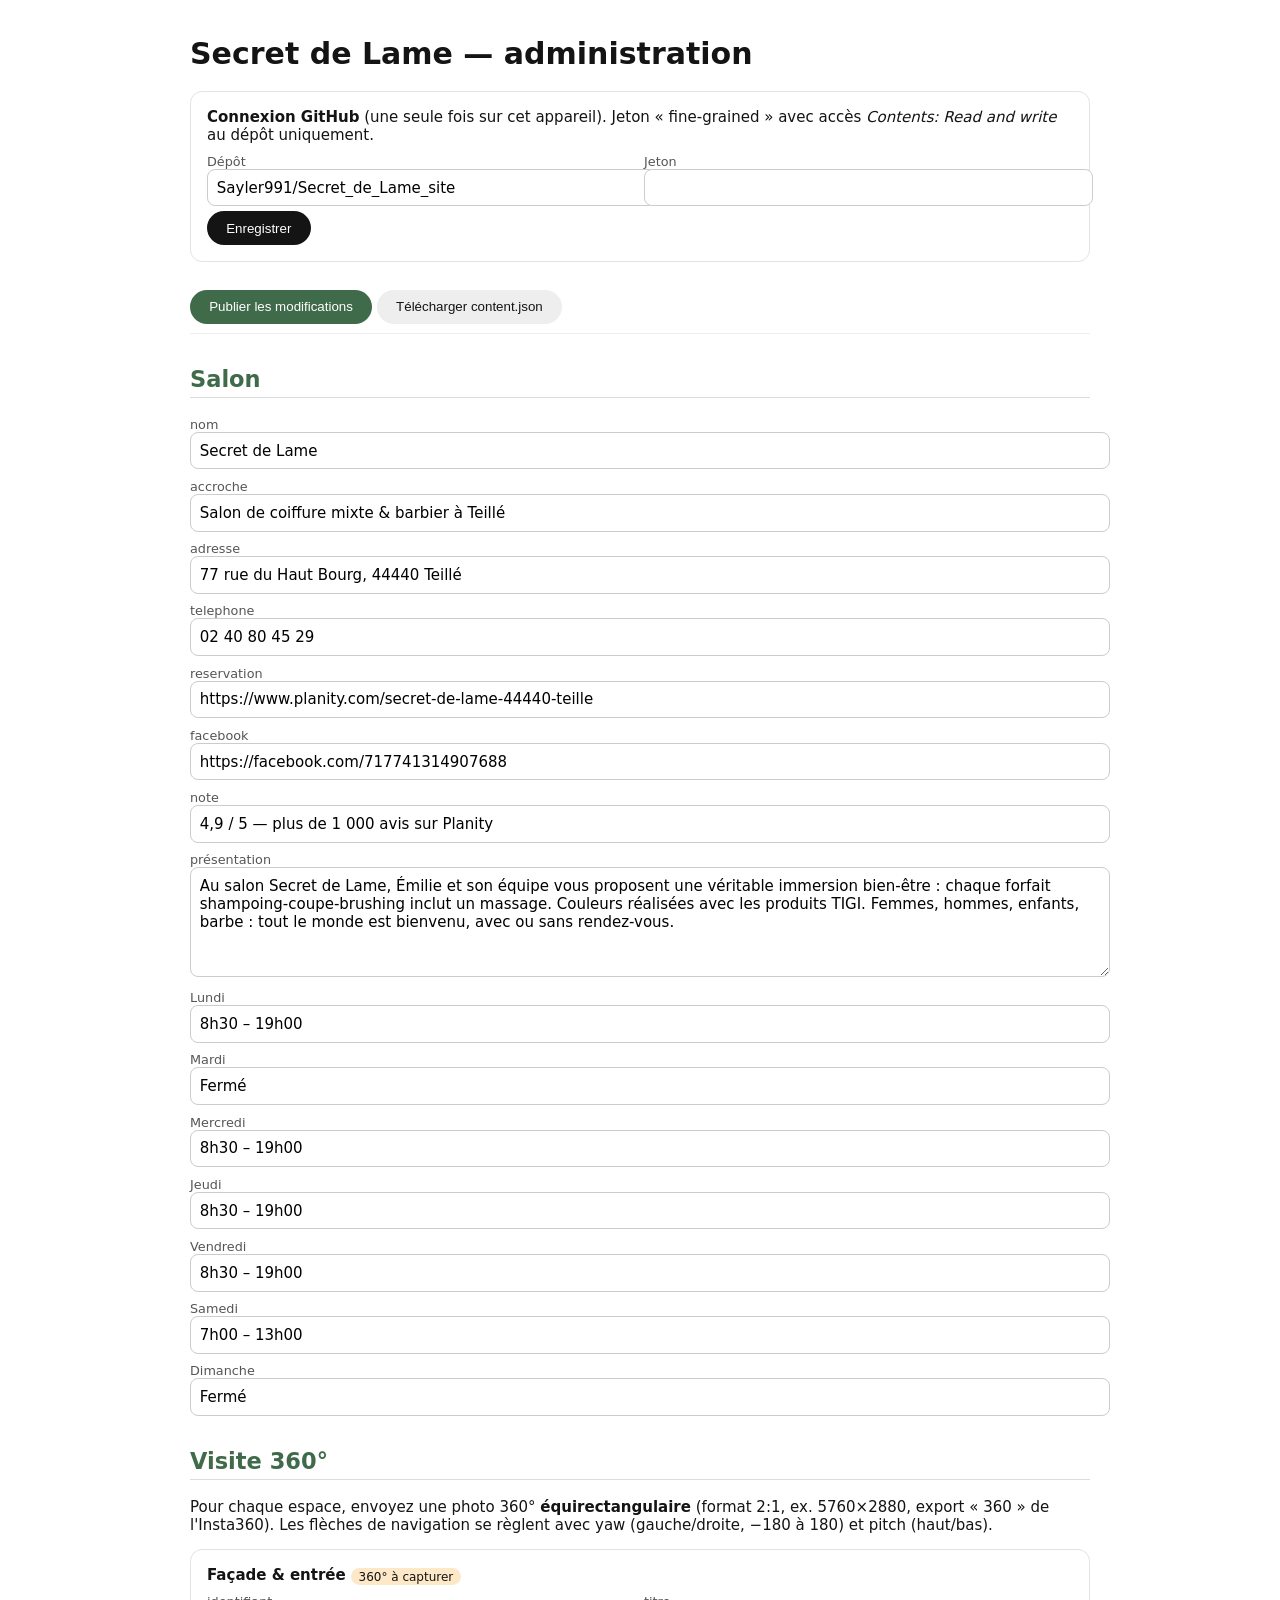
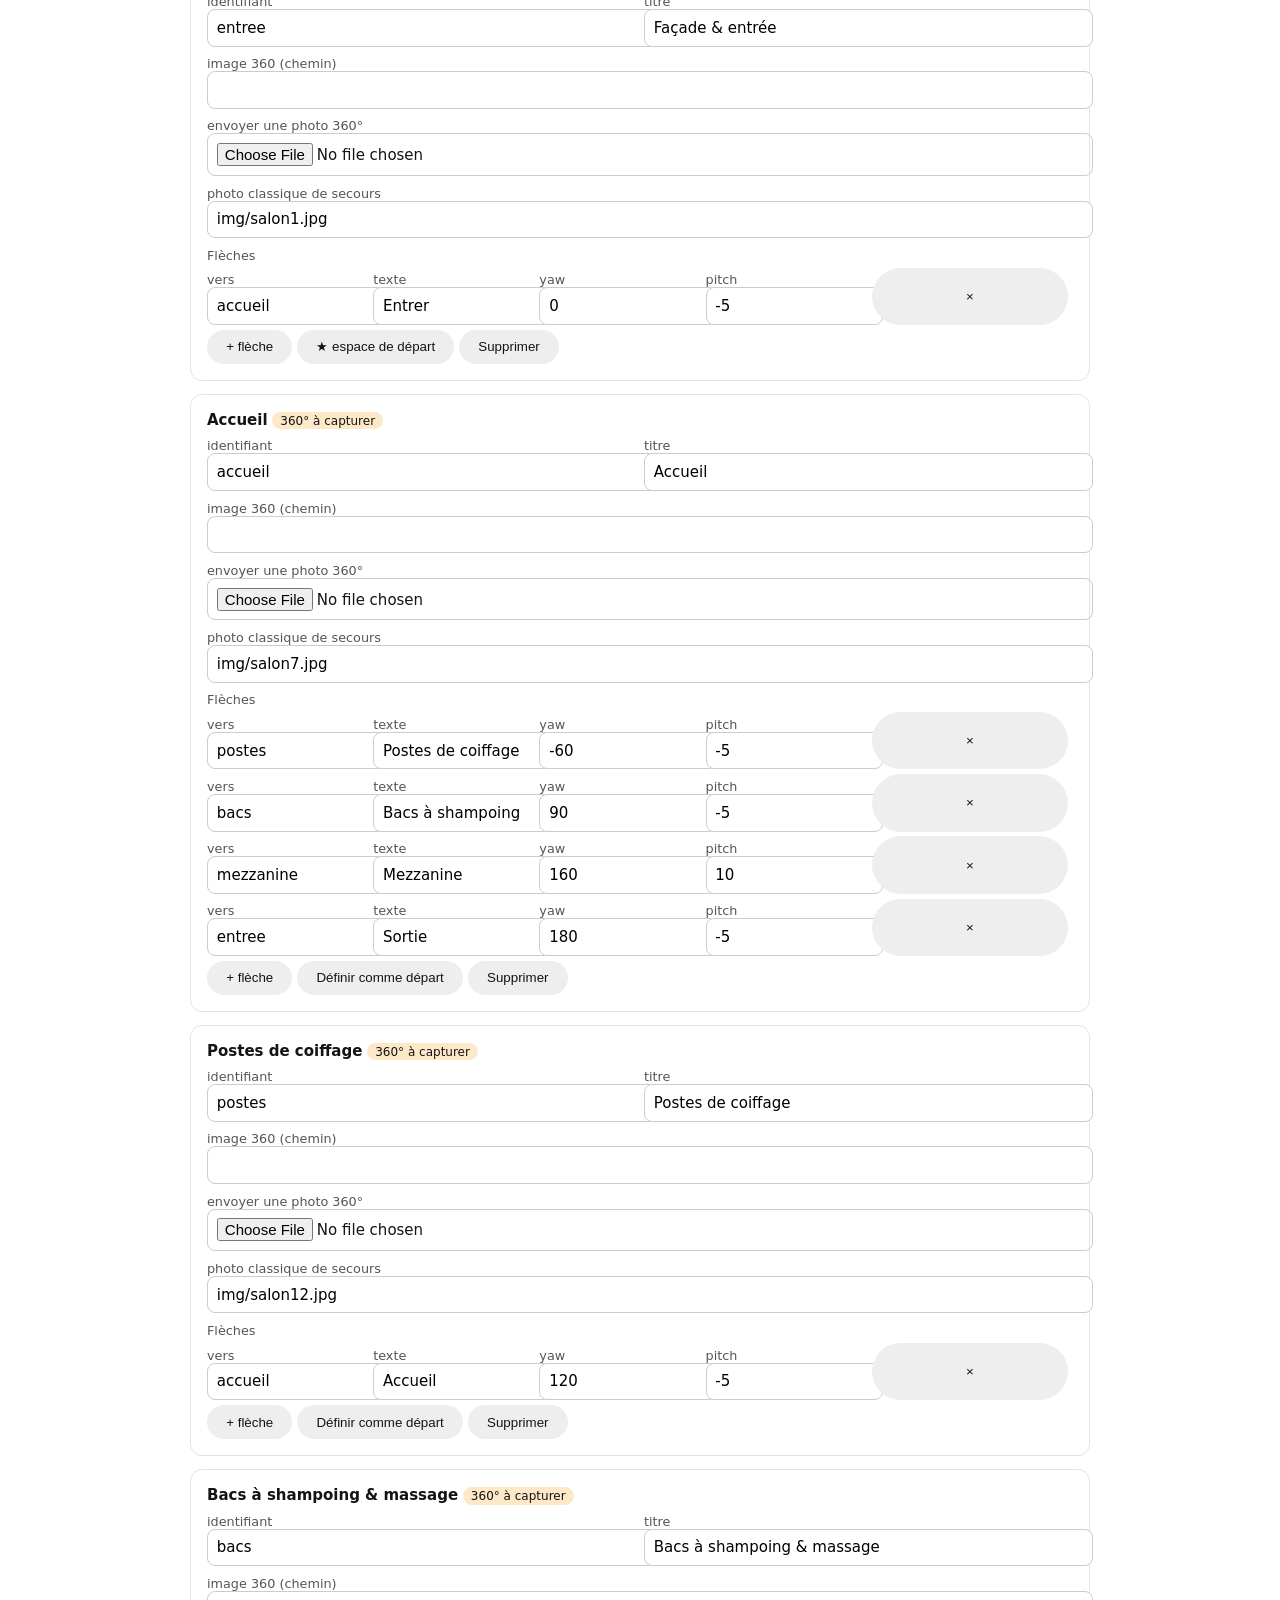
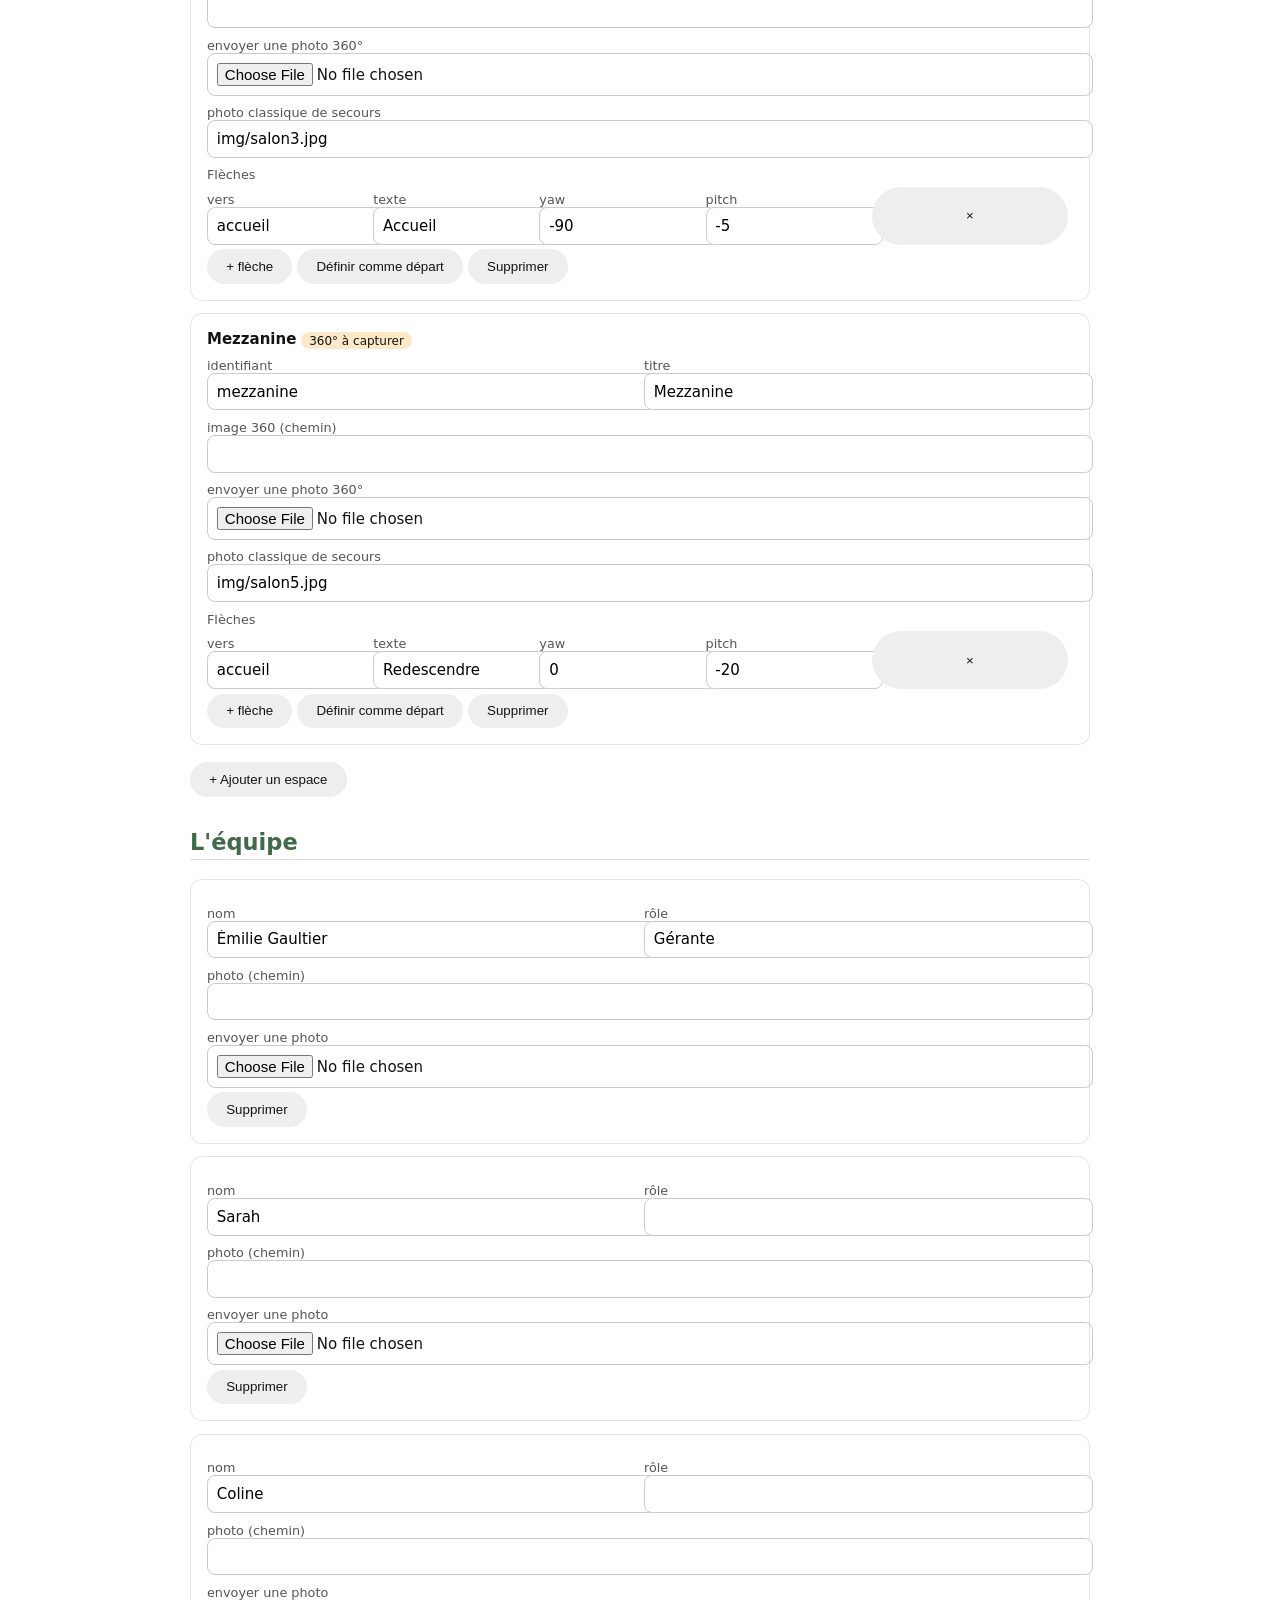
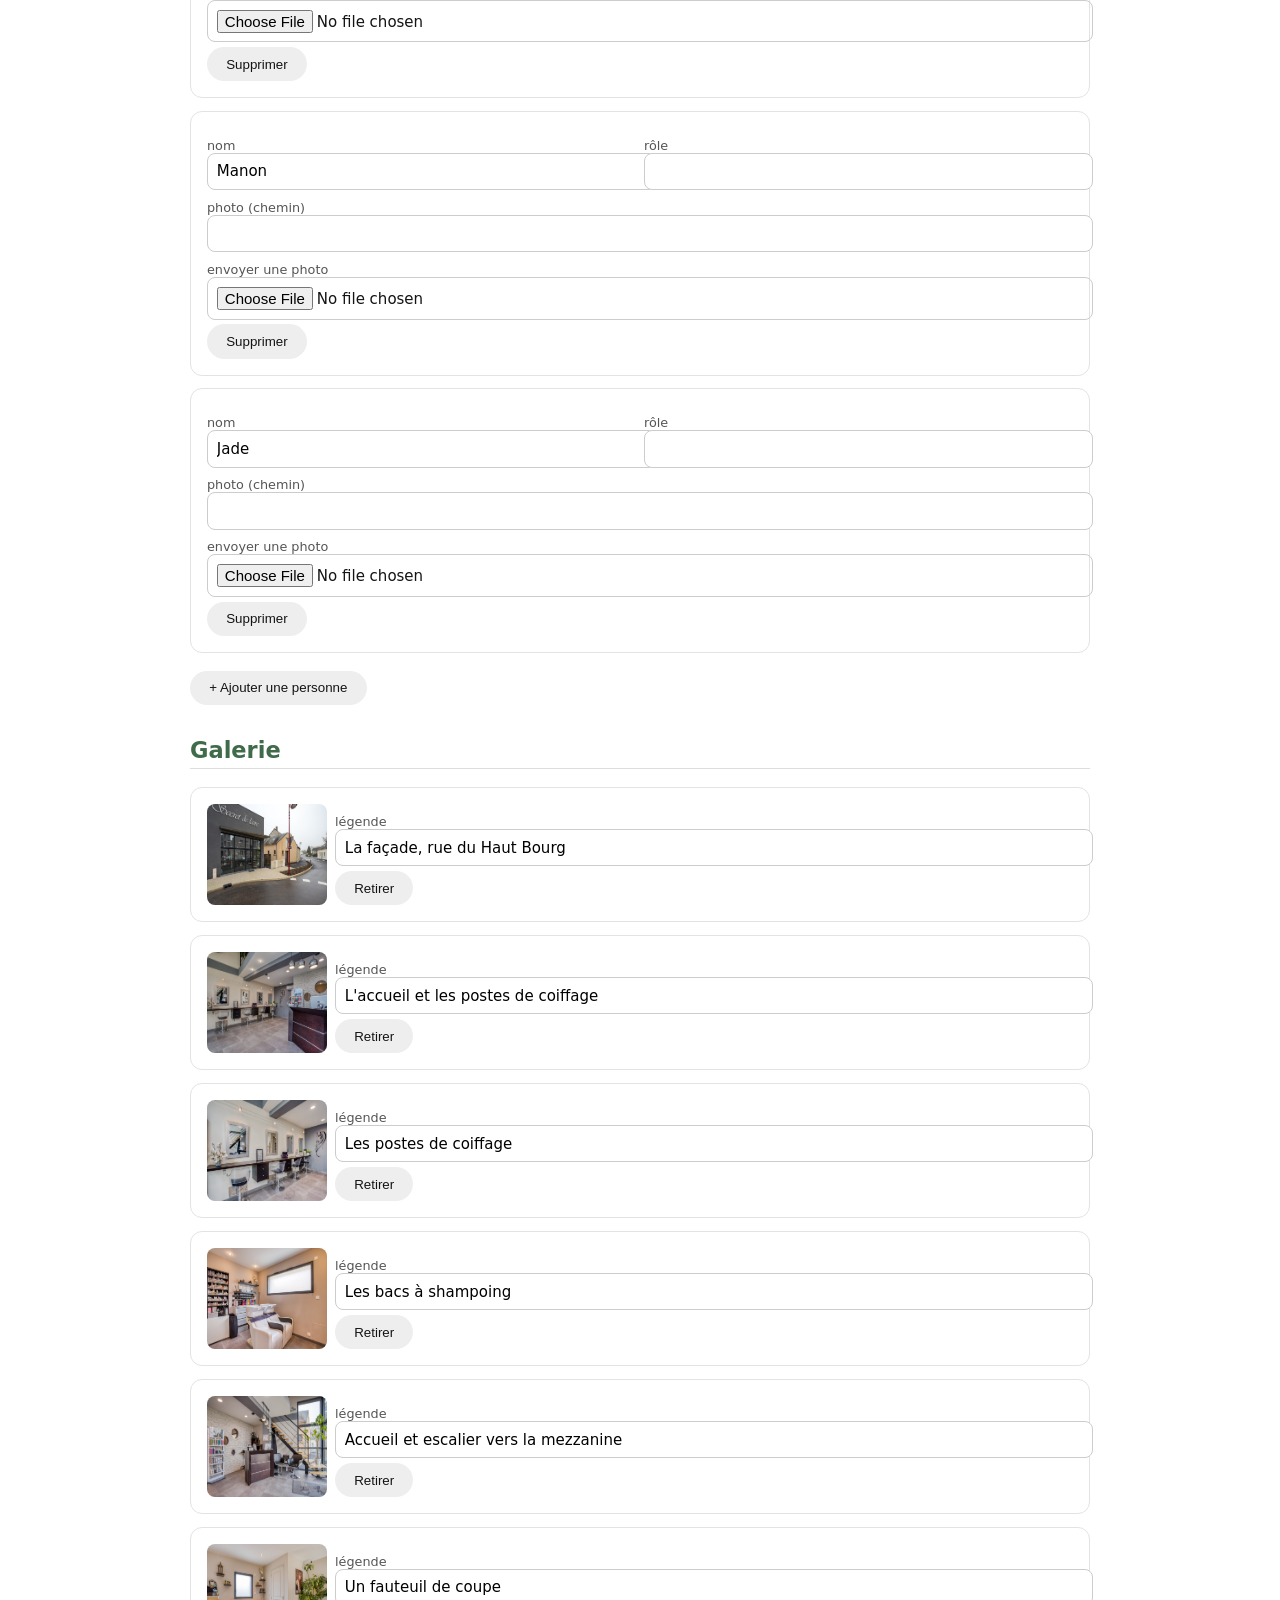
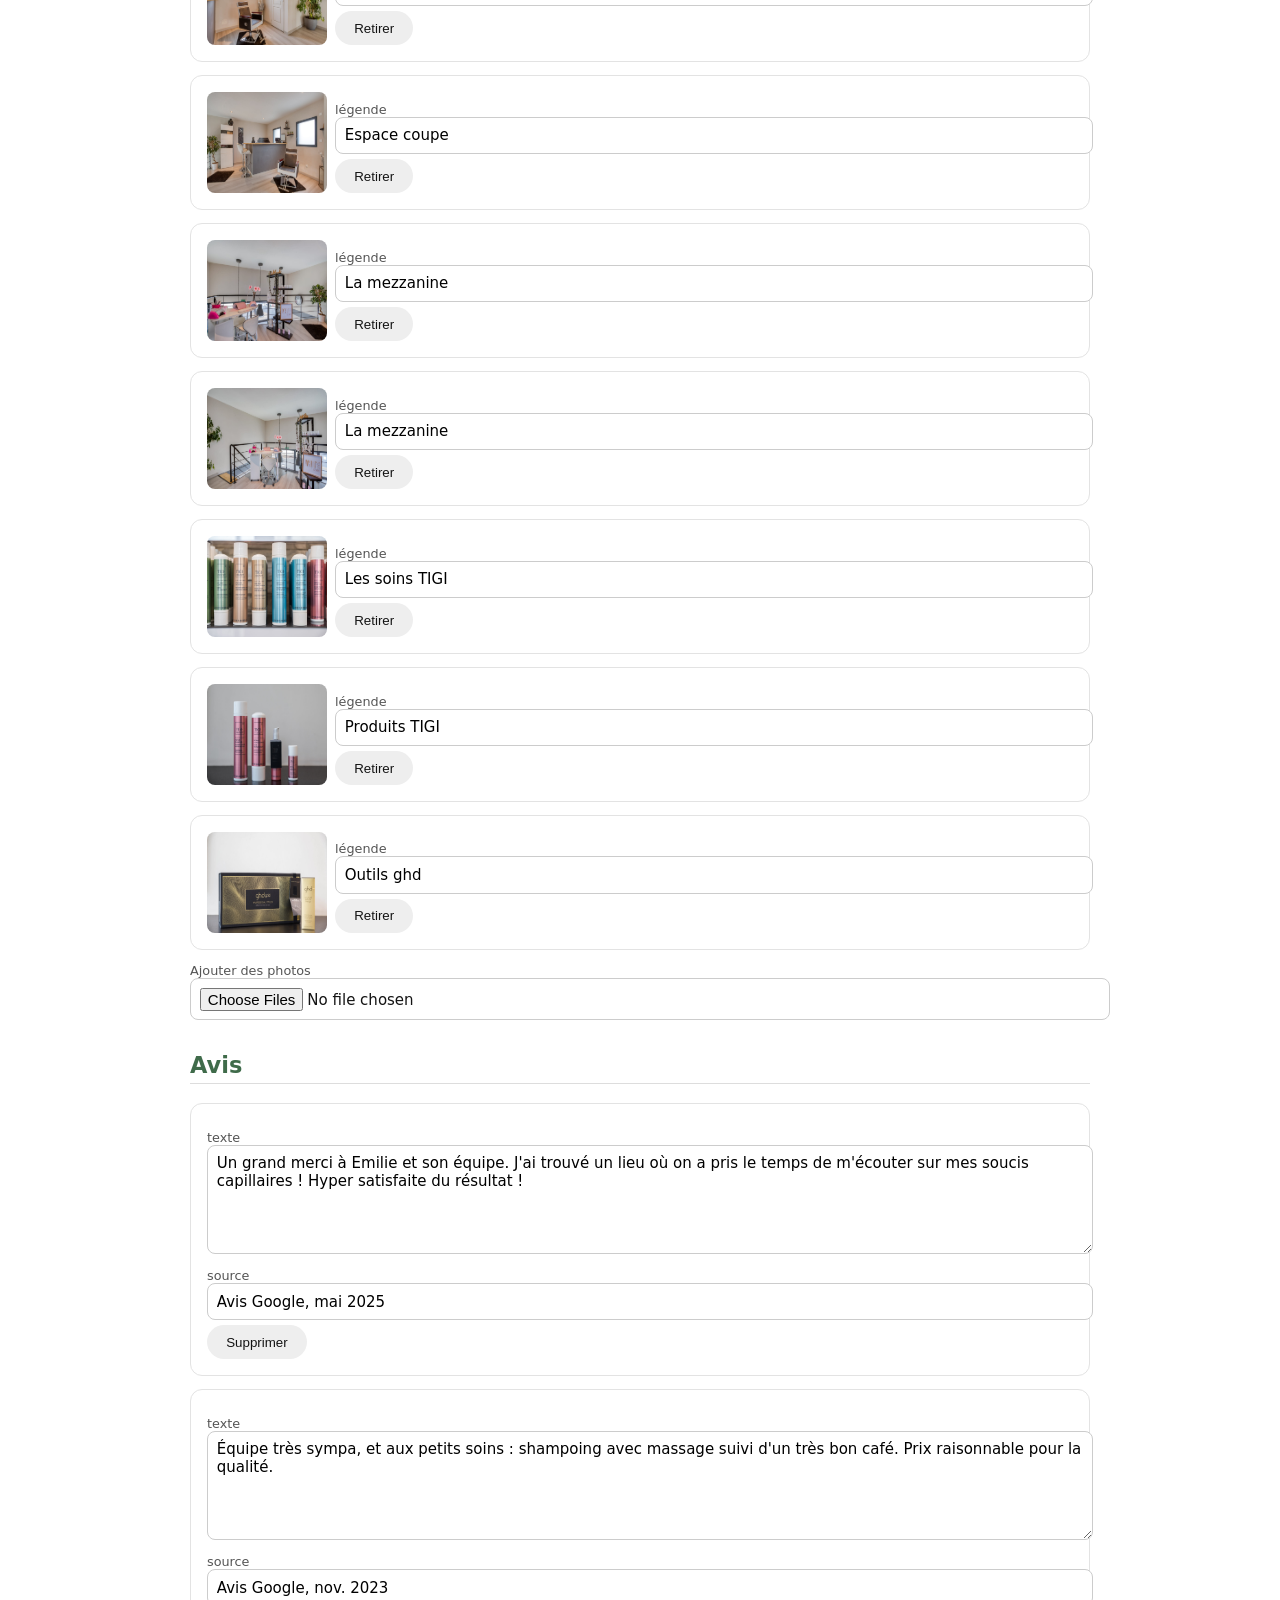
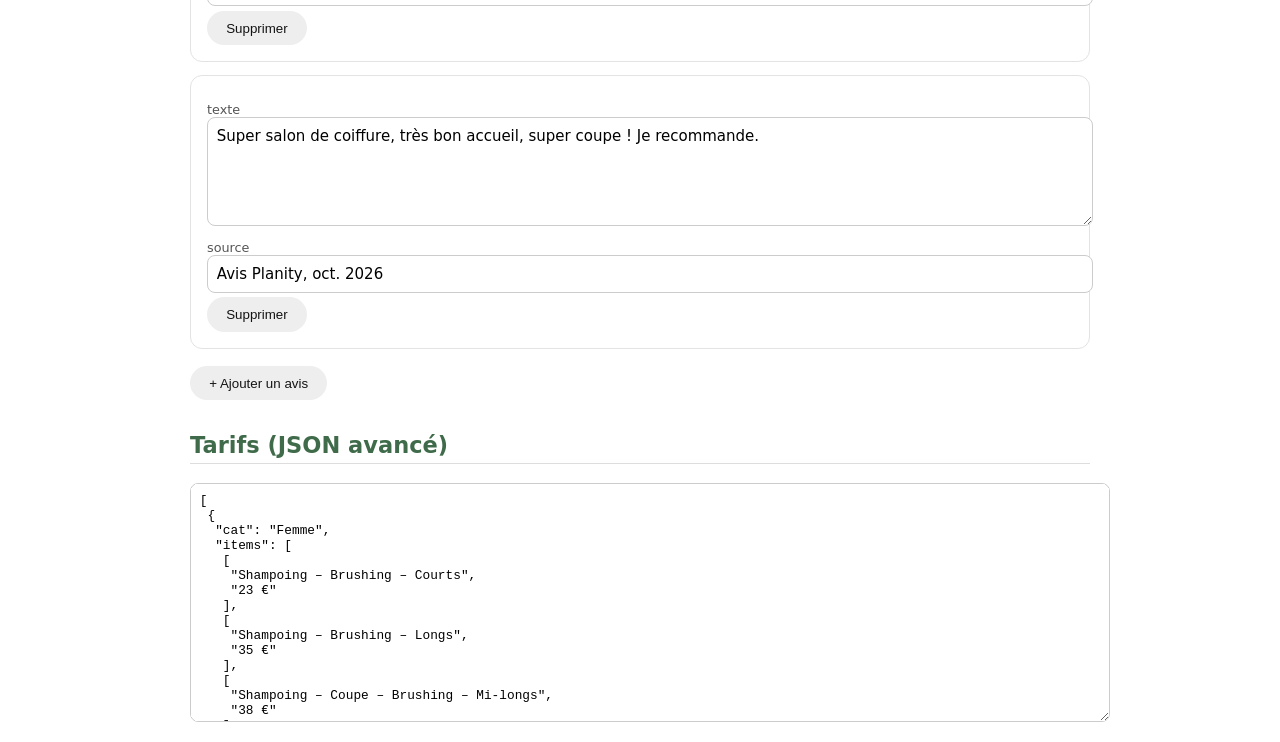
==== admin/index.html @ 49d64a26 "Site Secret de Lame : one-page, visite 360 Pannellum, admin" ====
<!doctype html><html lang="fr"><head><meta charset="utf-8"><meta name="viewport" content="width=device-width,initial-scale=1"><title>Admin — Secret de Lame</title><meta name="robots" content="noindex">
<style>body{font:15px Inter,system-ui,sans-serif;max-width:900px;margin:auto;padding:1rem;color:#141414}h1{font-weight:600}h2{color:#3f6b4a;border-bottom:1px solid #ddd;padding-bottom:.3rem;margin-top:2rem}
label{display:block;font-size:.8rem;color:#555;margin-top:.6rem}input,textarea{width:100%;padding:.55rem;border:1px solid #ccc;border-radius:8px;font:inherit}textarea{min-height:90px}
.card{border:1px solid #e3e3e3;border-radius:12px;padding:1rem;margin:.8rem 0}.row{display:flex;gap:.5rem;flex-wrap:wrap}.row>*{flex:1}
button{background:#141414;color:#fff;border:0;border-radius:999px;padding:.6rem 1.2rem;cursor:pointer;margin:.3rem .3rem 0 0}button.g{background:#3f6b4a}button.l{background:#eee;color:#141414}
.bar{position:sticky;top:0;background:#fff;padding:.6rem 0;border-bottom:1px solid #eee;z-index:5}#msg{font-size:.85rem;color:#3f6b4a}.tag{font-size:.75rem;background:#fde8c8;padding:.1rem .5rem;border-radius:99px}.ok{background:#e9f0ea}</style></head><body>
<h1>Secret de Lame — administration</h1>
<div class="card" id="cfg"><b>Connexion GitHub</b> (une seule fois sur cet appareil). Jeton « fine-grained » avec accès <i>Contents: Read and write</i> au dépôt uniquement.
<div class="row"><div><label>Dépôt</label><input id="repo" value="Sayler991/Secret_de_Lame_site"></div><div><label>Jeton</label><input id="tok" type="password"></div></div><button onclick="saveCfg()">Enregistrer</button></div>
<div class="bar"><button class="g" onclick="publish()">Publier les modifications</button><button class="l" onclick="dl()">Télécharger content.json</button> <span id="msg"></span></div>
<h2>Salon</h2><div id="salon"></div>
<h2>Visite 360°</h2><p>Pour chaque espace, envoyez une photo 360° <b>équirectangulaire</b> (format 2:1, ex. 5760×2880, export « 360 » de l'Insta360). Les flèches de navigation se règlent avec yaw (gauche/droite, −180 à 180) et pitch (haut/bas).</p><div id="scenes"></div><button class="l" onclick="addScene()">+ Ajouter un espace</button>
<h2>L'équipe</h2><div id="equipe"></div><button class="l" onclick="D.equipe.push({nom:'',role:'',photo:''});render()">+ Ajouter une personne</button>
<h2>Galerie</h2><div id="galerie"></div><label>Ajouter des photos</label><input type="file" accept="image/*" multiple onchange="addGal(this)">
<h2>Avis</h2><div id="avis"></div><button class="l" onclick="D.avis.push({texte:'',source:''});render()">+ Ajouter un avis</button>
<h2>Tarifs (JSON avancé)</h2><textarea id="tarifs" style="min-height:220px;font-family:monospace;font-size:.8rem"></textarea>
<script>
let D,uploads={};const $=id=>document.getElementById(id);
$('repo').value=localStorage.sdlRepo||$('repo').value;$('tok').value=localStorage.sdlTok||'';
function saveCfg(){localStorage.sdlRepo=$('repo').value;localStorage.sdlTok=$('tok').value;msg('Connexion enregistrée.')}
const msg=t=>$('msg').textContent=t,esc=s=>(s??'').toString().replace(/"/g,'&quot;');
const inp=(path,label,val,ta)=>`<label>${label}</label>${ta?`<textarea data-p="${path}">${val??''}</textarea>`:`<input data-p="${path}" value="${esc(val)}">`}`;
const file=(path,label)=>`<label>${label}</label><input type="file" accept="image/*" data-f="${path}">`;
function render(){const S=D.salon;
$('salon').innerHTML=['nom','accroche','adresse','telephone','reservation','facebook','note'].map(k=>inp('salon.'+k,k,S[k])).join('')+inp('salon.presentation','présentation',S.presentation,1)+S.horaires.map((h,i)=>inp(`salon.horaires.${i}.1`,h[0],h[1])).join('');
$('scenes').innerHTML=D.visite.scenes.map((s,i)=>`<div class="card ${s.panorama?'ok':''}"><b>${s.titre}</b> ${s.panorama?'✓ 360° en ligne':'<span class="tag">360° à capturer</span>'}<div class="row"><div>${inp(`visite.scenes.${i}.id`,'identifiant',s.id)}</div><div>${inp(`visite.scenes.${i}.titre`,'titre',s.titre)}</div></div>${inp(`visite.scenes.${i}.panorama`,'image 360 (chemin)',s.panorama)}${file(`visite.scenes.${i}.panorama`,'envoyer une photo 360°')}${inp(`visite.scenes.${i}.photo`,'photo classique de secours',s.photo)}
<label>Flèches</label>${s.liens.map((l,j)=>`<div class="row">${['vers','texte','yaw','pitch'].map(k=>`<div>${inp(`visite.scenes.${i}.liens.${j}.${k}`,k,l[k])}</div>`).join('')}<button class="l" onclick="D.visite.scenes[${i}].liens.splice(${j},1);render()">×</button></div>`).join('')}
<button class="l" onclick="D.visite.scenes[${i}].liens.push({vers:'',texte:'',yaw:0,pitch:-5});render()">+ flèche</button><button class="l" onclick="D.visite.premiere='${s.id}';render()">${D.visite.premiere==s.id?'★ espace de départ':'Définir comme départ'}</button><button class="l" onclick="D.visite.scenes.splice(${i},1);render()">Supprimer</button></div>`).join('');
$('equipe').innerHTML=D.equipe.map((m,i)=>`<div class="card"><div class="row"><div>${inp(`equipe.${i}.nom`,'nom',m.nom)}</div><div>${inp(`equipe.${i}.role`,'rôle',m.role)}</div></div>${inp(`equipe.${i}.photo`,'photo (chemin)',m.photo)}${file(`equipe.${i}.photo`,'envoyer une photo')}<button class="l" onclick="D.equipe.splice(${i},1);render()">Supprimer</button></div>`).join('');
$('galerie').innerHTML=D.galerie.map((g,i)=>`<div class="card row"><img src="../${g.src}" style="max-width:120px;flex:none;border-radius:8px"><div>${inp(`galerie.${i}.legende`,'légende',g.legende)}<button class="l" onclick="D.galerie.splice(${i},1);render()">Retirer</button></div></div>`).join('');
$('avis').innerHTML=D.avis.map((a,i)=>`<div class="card">${inp(`avis.${i}.texte`,'texte',a.texte,1)}${inp(`avis.${i}.source`,'source',a.source)}<button class="l" onclick="D.avis.splice(${i},1);render()">Supprimer</button></div>`).join('');
$('tarifs').value=JSON.stringify(D.tarifs,null,1);}
function setP(p,v){const k=p.split('.');let o=D;k.slice(0,-1).forEach(x=>o=o[x]);const last=k.at(-1);o[last]=(last=='yaw'||last=='pitch')?+v:v}
document.addEventListener('input',e=>{if(e.target.dataset.p)setP(e.target.dataset.p,e.target.value);if(e.target.id=='tarifs')try{D.tarifs=JSON.parse(e.target.value)}catch{}});
const slug=n=>Date.now()+'-'+n.toLowerCase().replace(/[^a-z0-9.]+/g,'-');
document.addEventListener('change',e=>{const f=e.target.dataset.f;if(!f||!e.target.files[0])return;const fl=e.target.files[0],path='img/'+slug(fl.name);uploads[path]=fl;setP(f,path);msg('Image prête : '+path+' (publiez pour l’envoyer)');render()});
function addGal(el){[...el.files].forEach(fl=>{const p='img/'+slug(fl.name);uploads[p]=fl;D.galerie.push({src:p,legende:''})});render()}
function addScene(){D.visite.scenes.push({id:'espace'+(D.visite.scenes.length+1),titre:'Nouvel espace',panorama:'',photo:'',liens:[]});render()}
function dl(){const a=document.createElement('a');a.href=URL.createObjectURL(new Blob([JSON.stringify(D,null,1)],{type:'application/json'}));a.download='content.json';a.click()}
const b64=buf=>{let s='',u=new Uint8Array(buf);for(let i=0;i<u.length;i+=32768)s+=String.fromCharCode(...u.subarray(i,i+32768));return btoa(s)};
async function put(path,content,m){const r=localStorage.sdlRepo,t=localStorage.sdlTok,url=`https://api.github.com/repos/${r}/contents/${path}`,h={Authorization:'Bearer '+t,Accept:'application/vnd.github+json'};
 const cur=await fetch(url,{headers:h});const sha=cur.ok?(await cur.json()).sha:undefined;
 const res=await fetch(url,{method:'PUT',headers:h,body:JSON.stringify({message:m,content,sha})});if(!res.ok)throw new Error(path+' : '+res.status)}
async function publish(){if(!localStorage.sdlTok)return msg('Renseignez d’abord le jeton GitHub.');try{
 for(const [p,f] of Object.entries(uploads)){msg('Envoi '+p+'…');await put(p,b64(await f.arrayBuffer()),'Admin : image '+p)}
 msg('Enregistrement du contenu…');await put('data/content.json',btoa(unescape(encodeURIComponent(JSON.stringify(D,null,1)))),'Admin : mise à jour du contenu');uploads={};
 msg('Publié ✓ — le site se met à jour en 1 à 2 minutes.')}catch(e){msg('Erreur : '+e.message)}}
fetch('../data/content.json?'+Date.now()).then(r=>r.json()).then(j=>{D=j;D.equipe=D.equipe||[];render()});
</script></body></html>
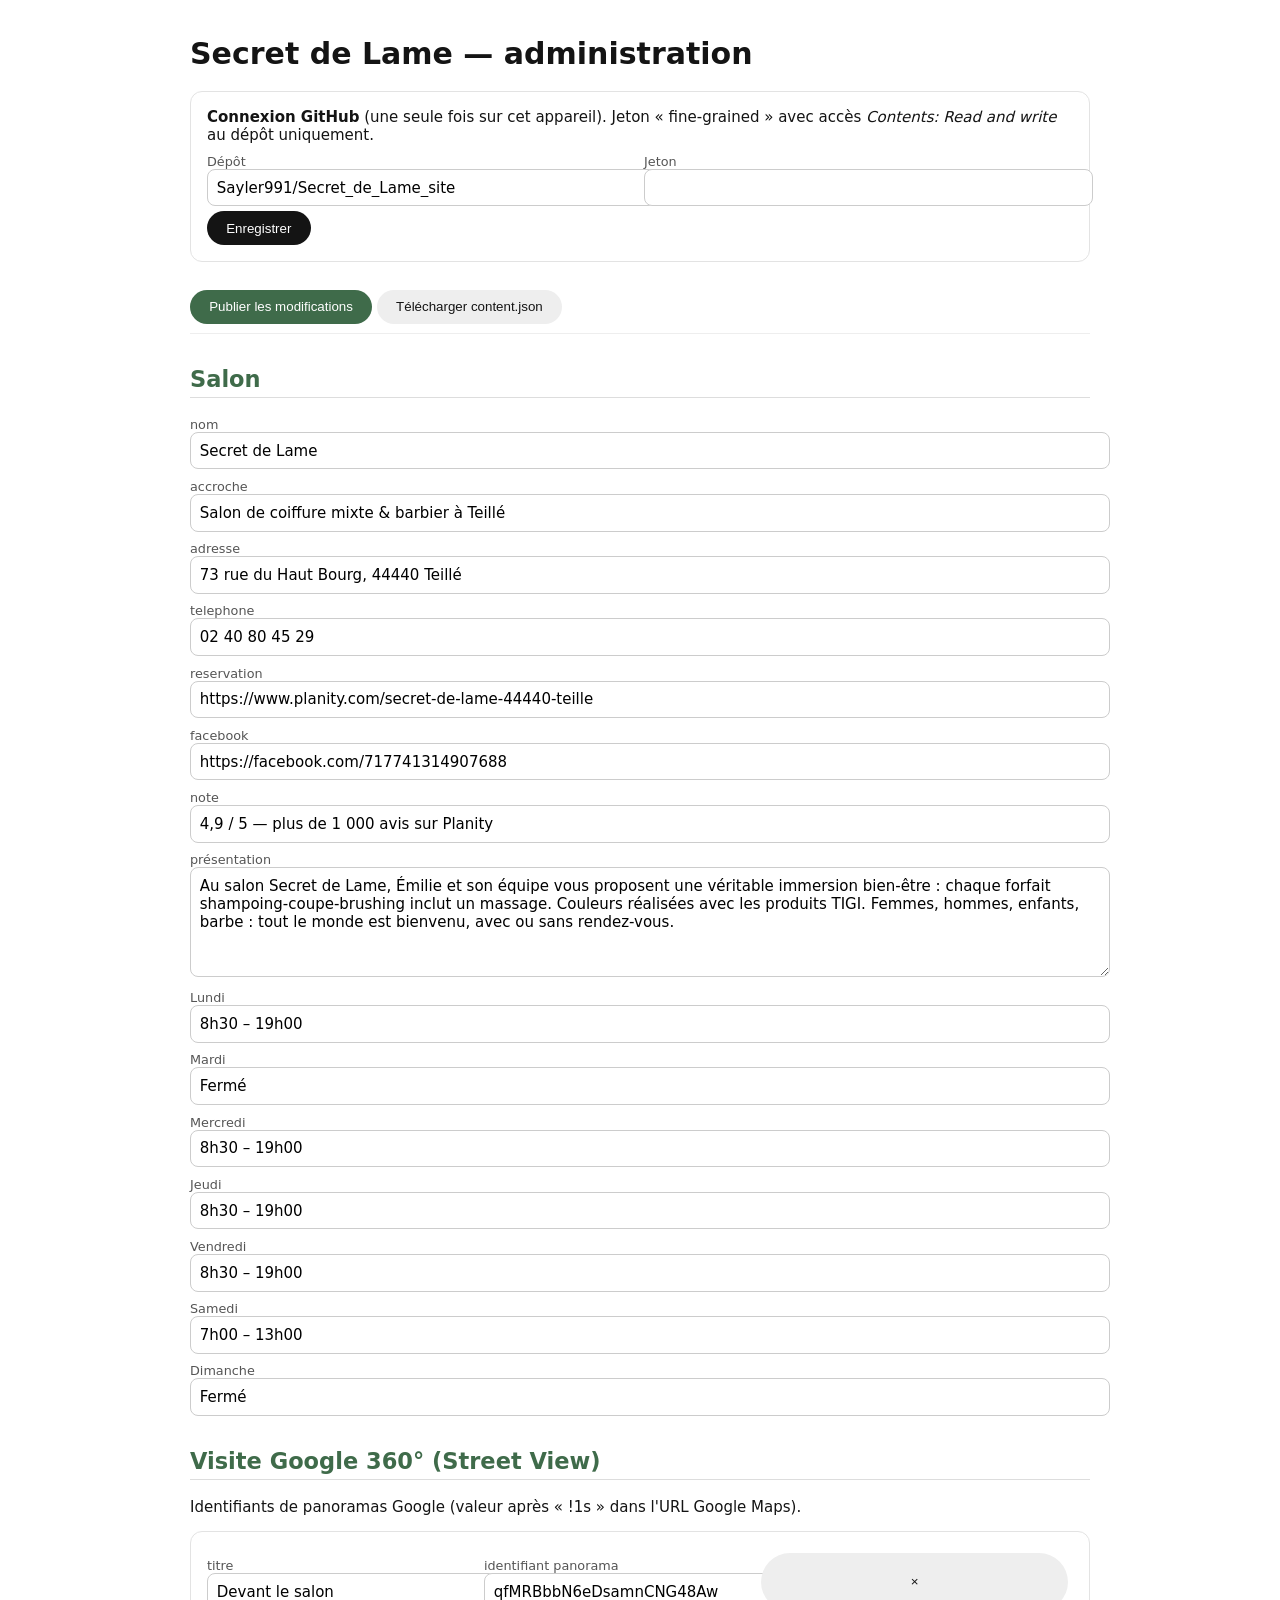
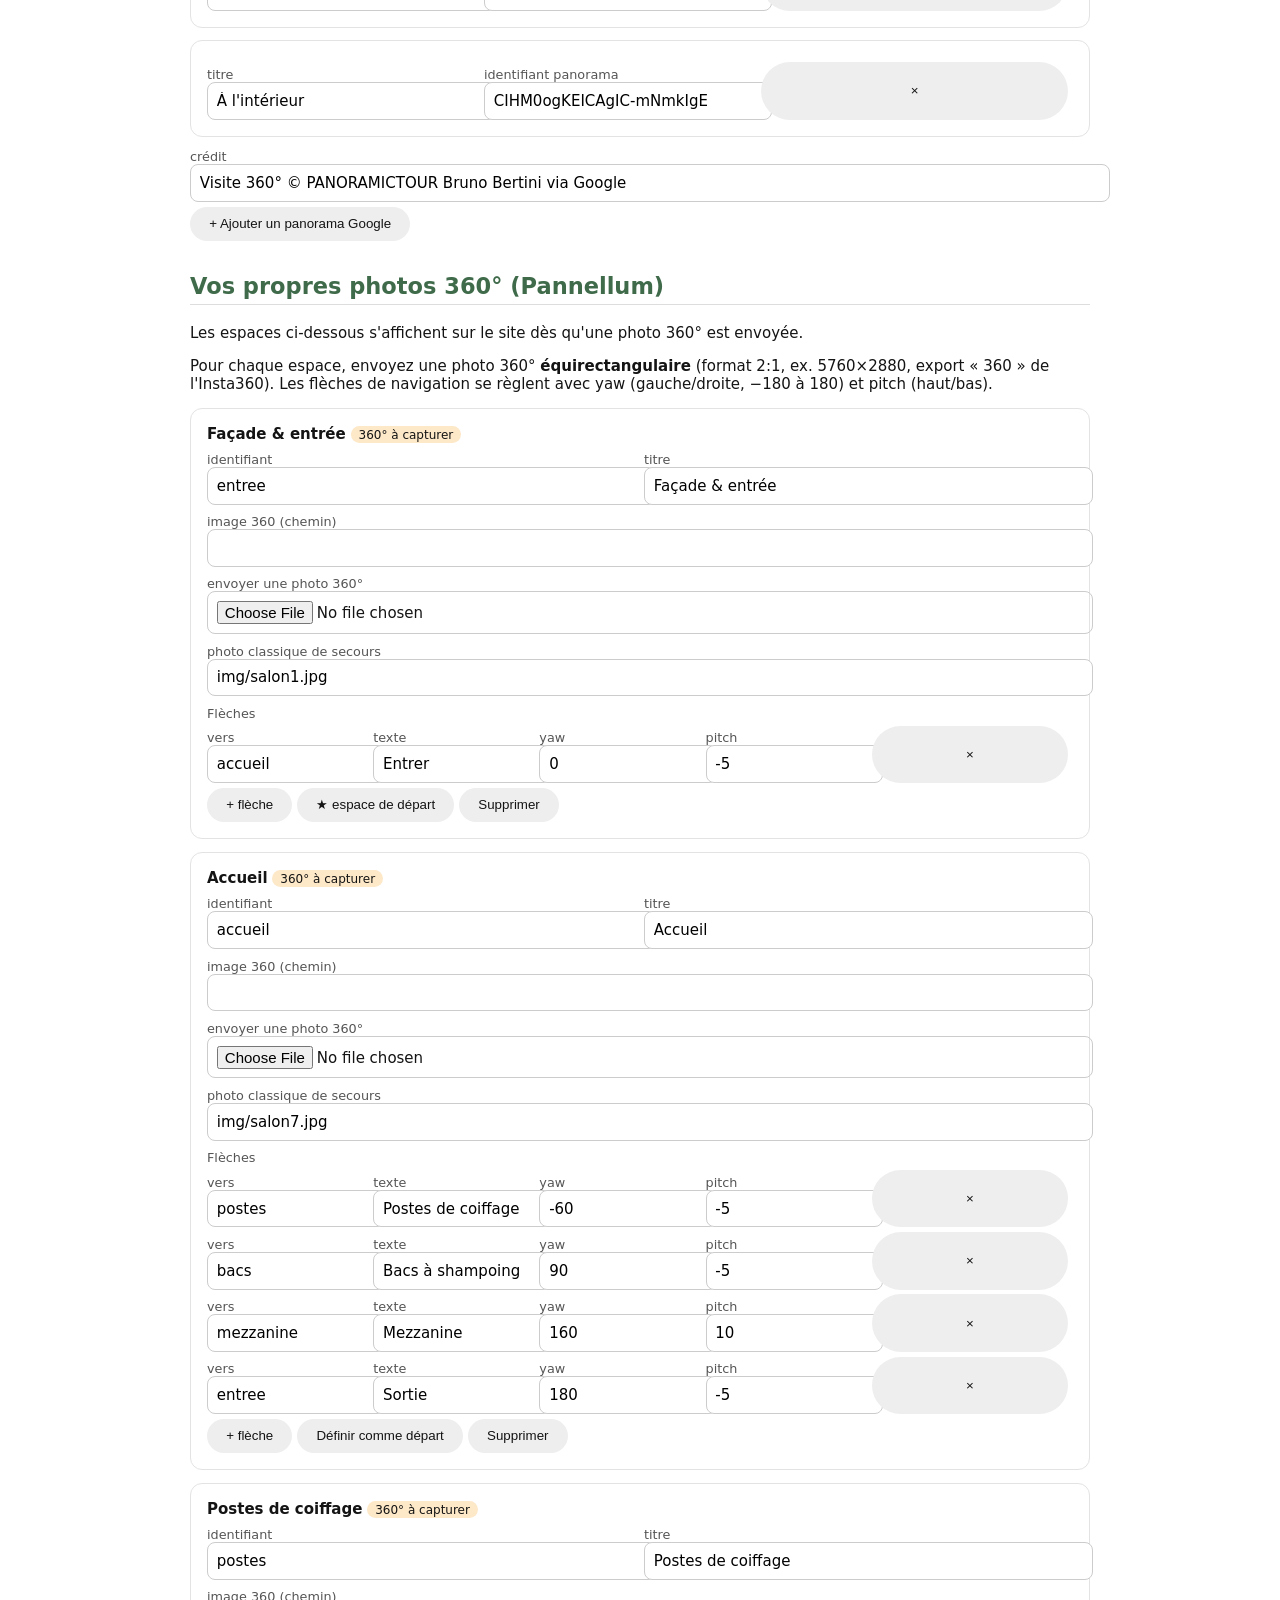
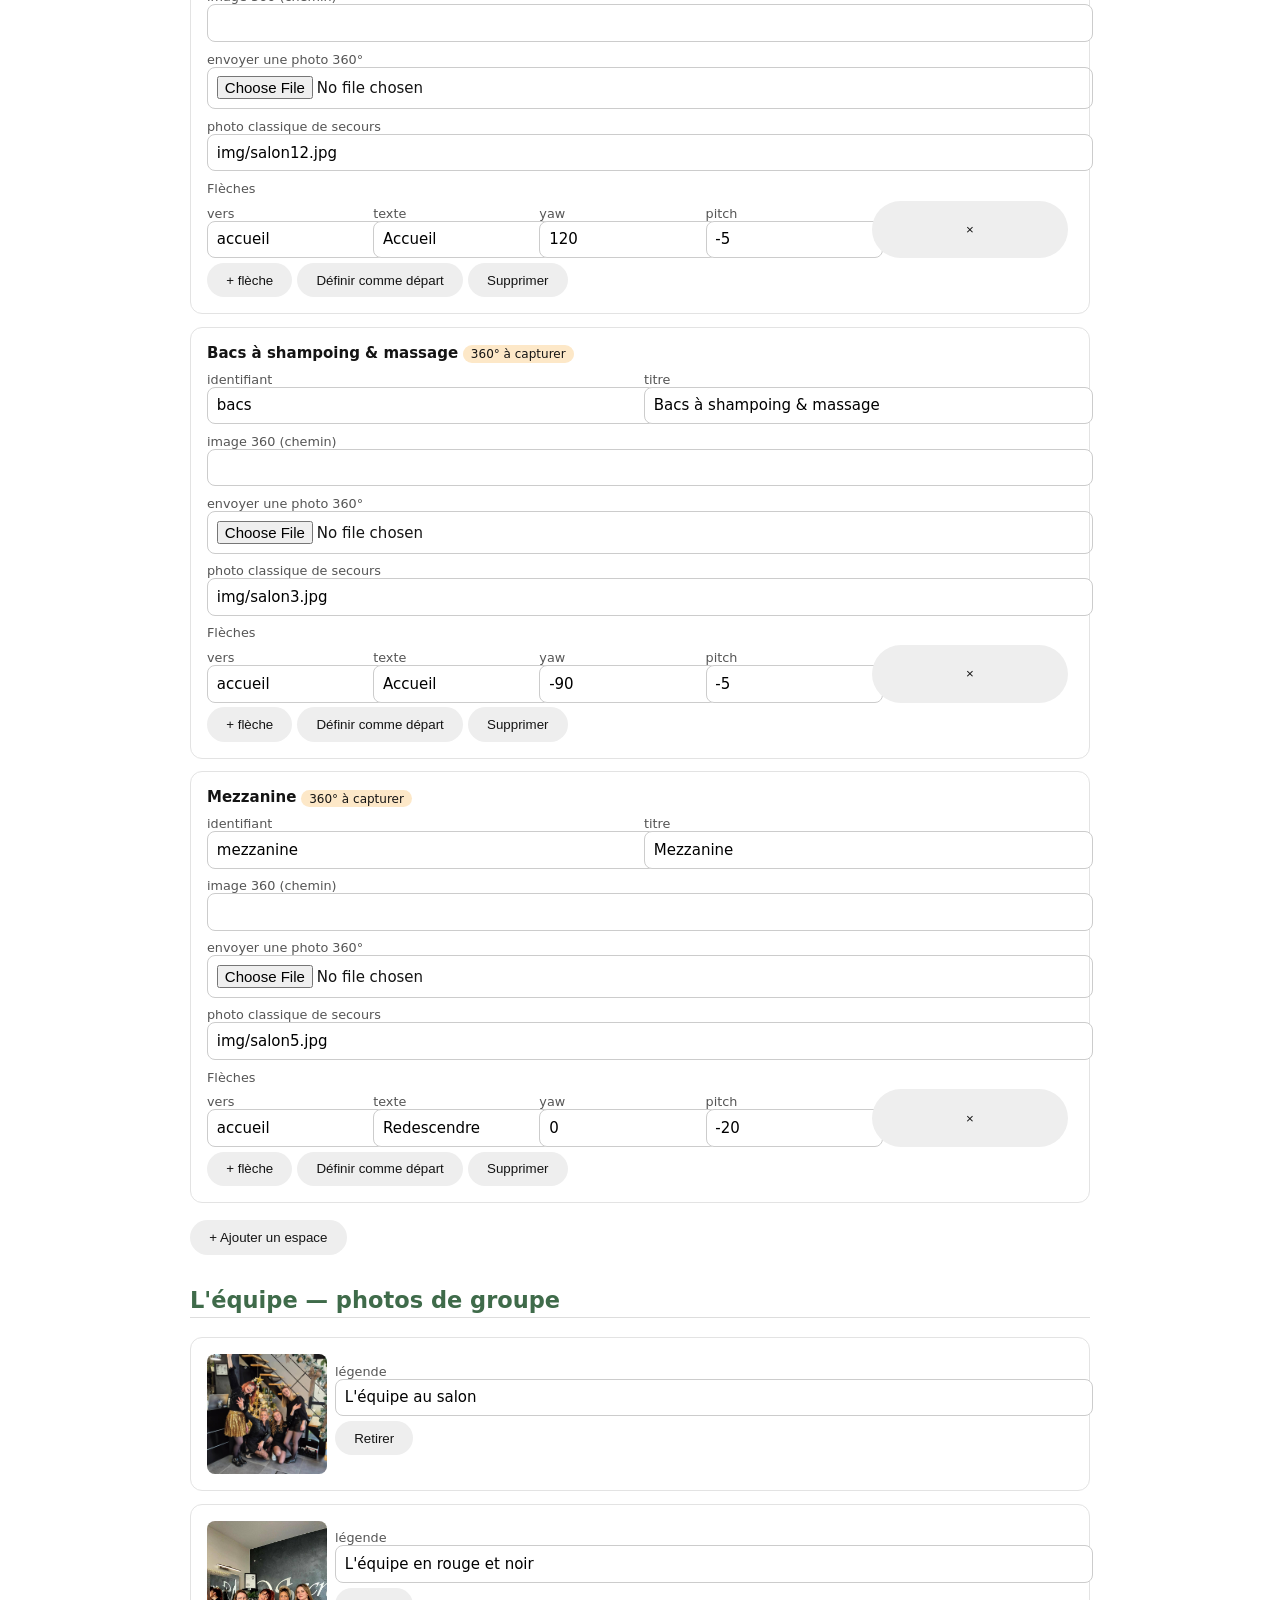
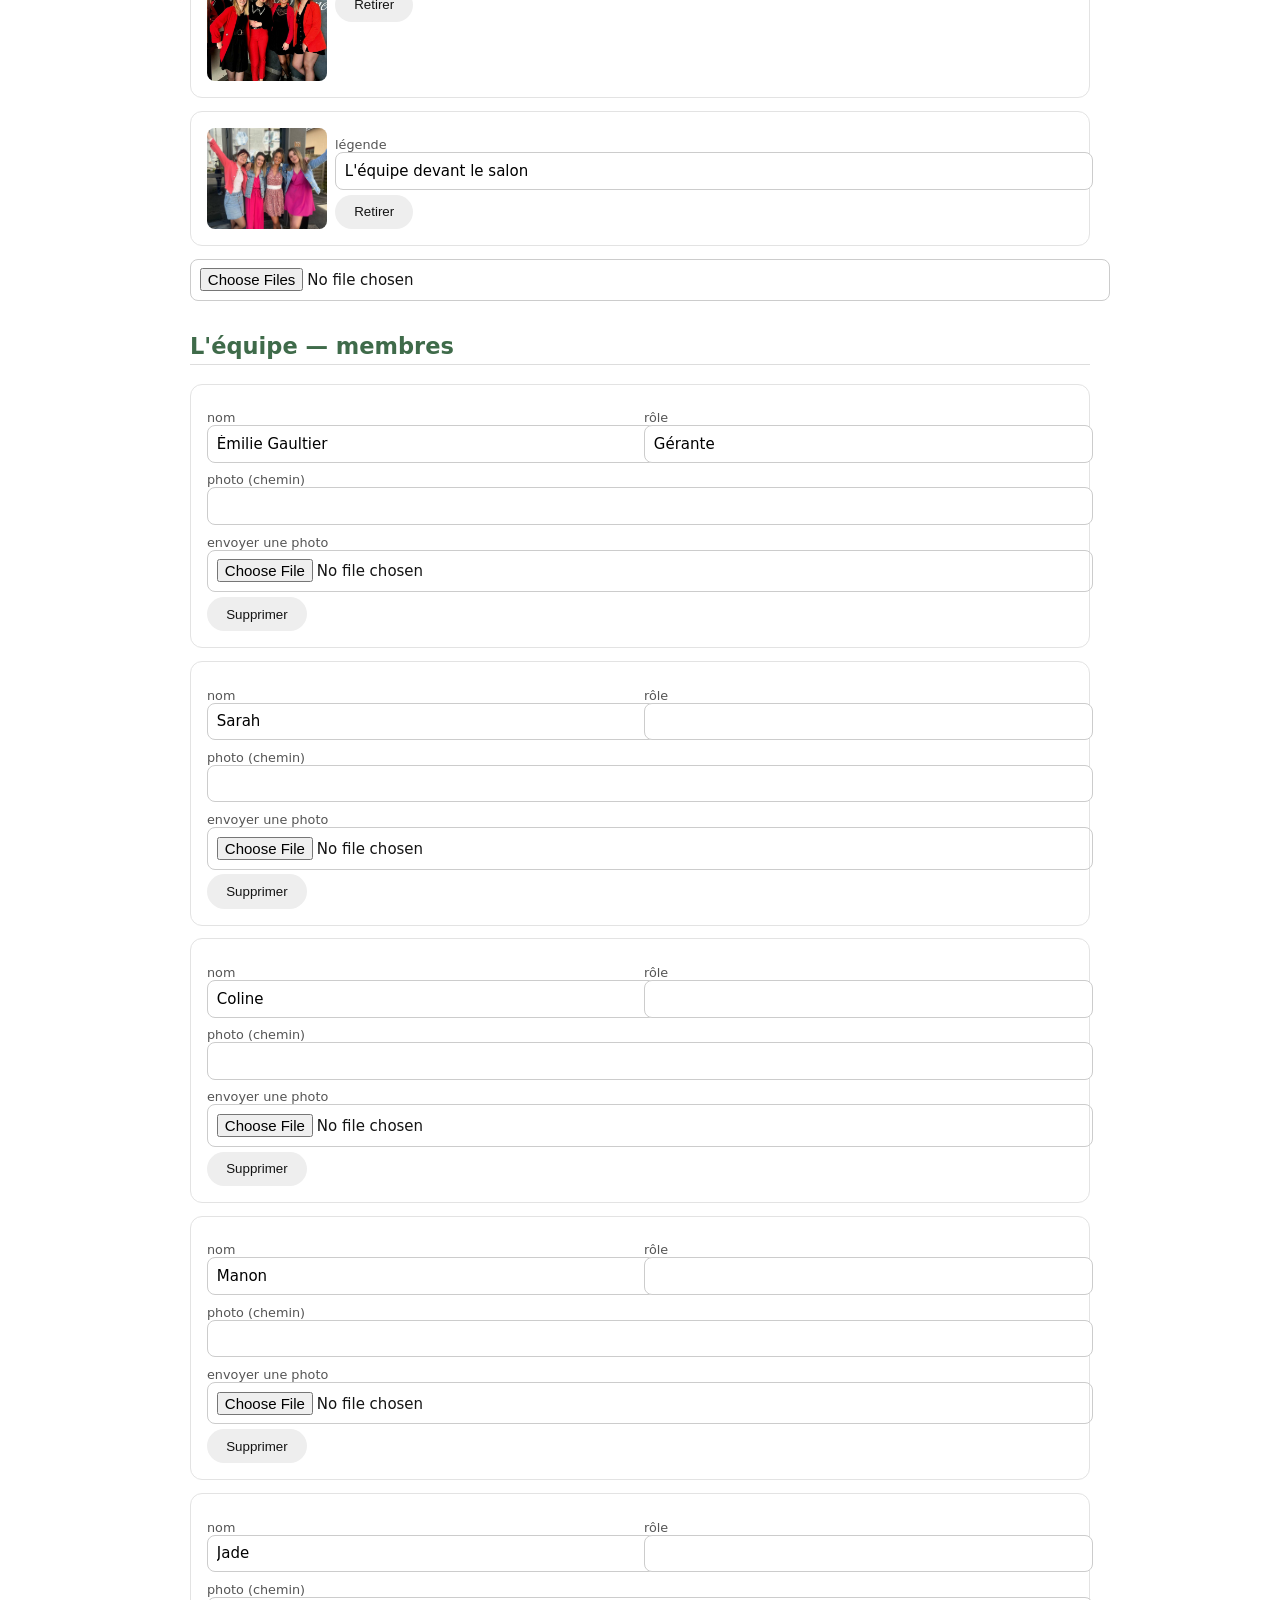
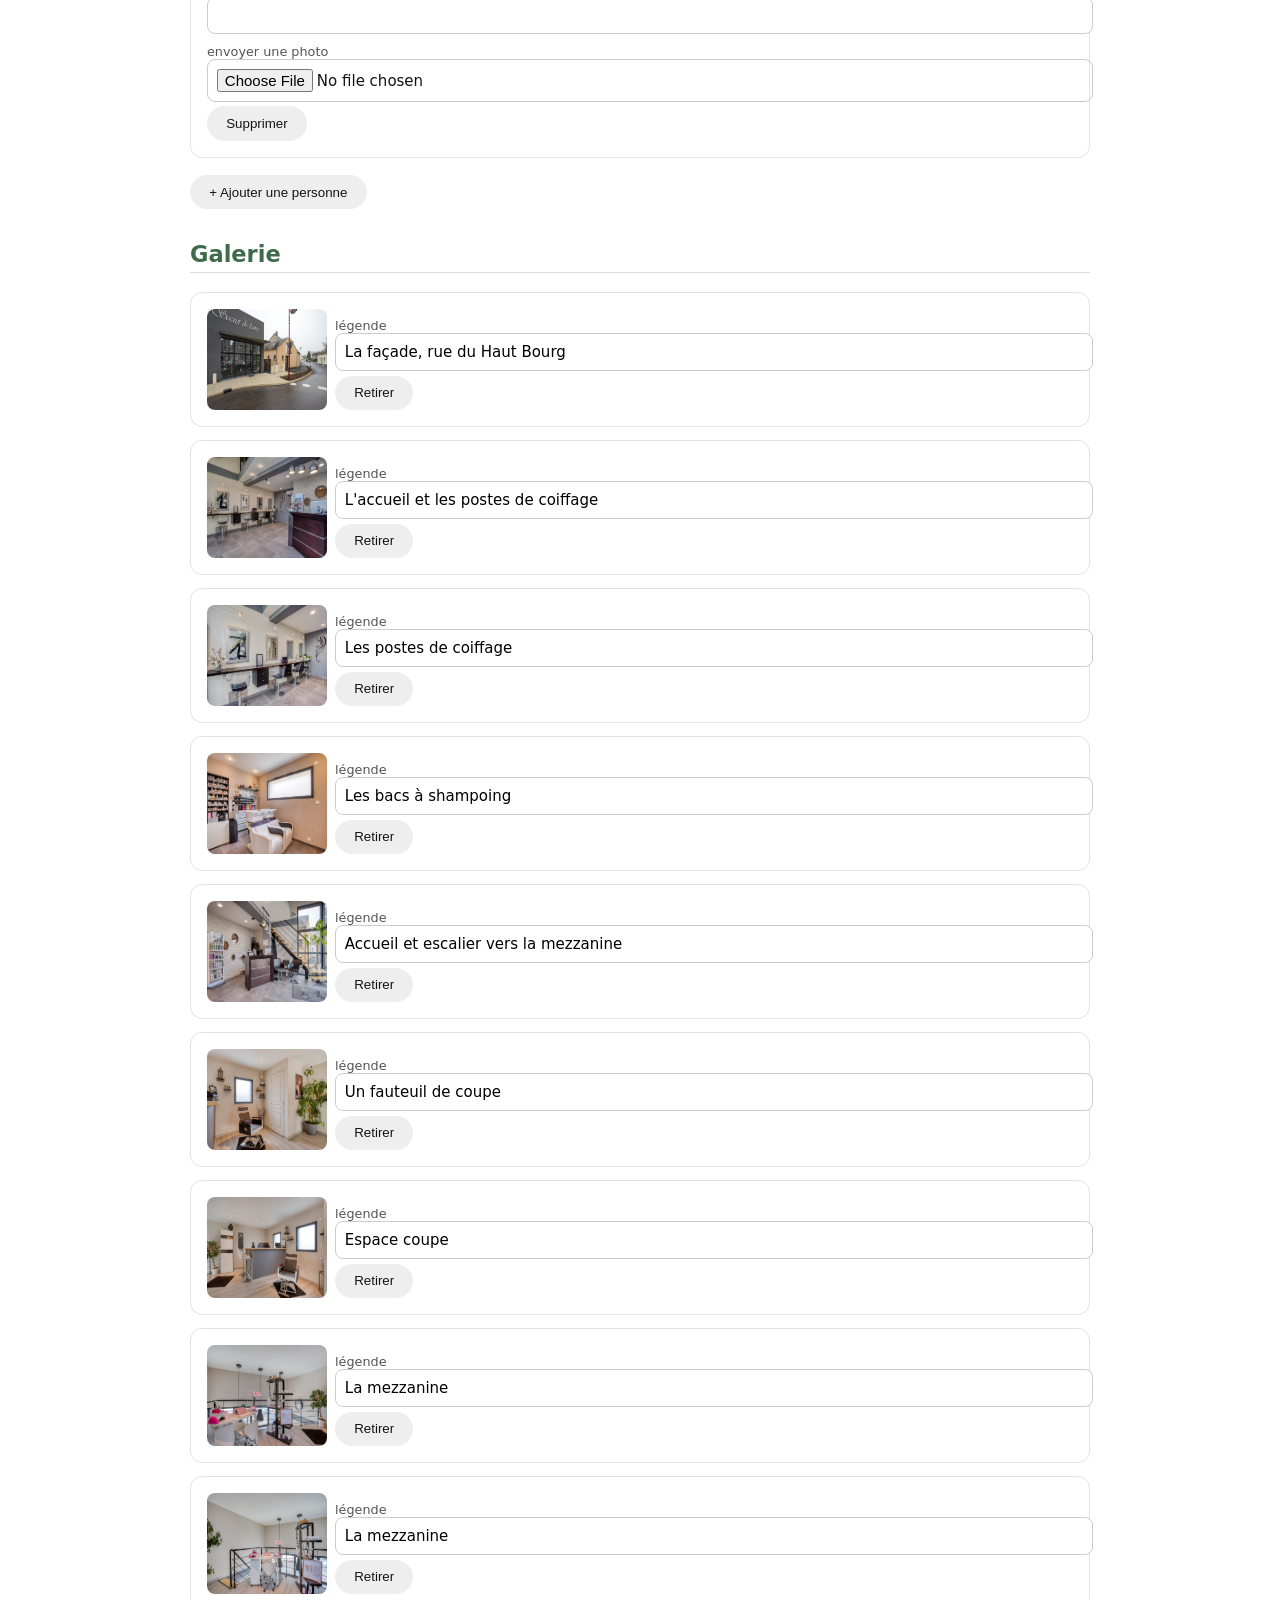
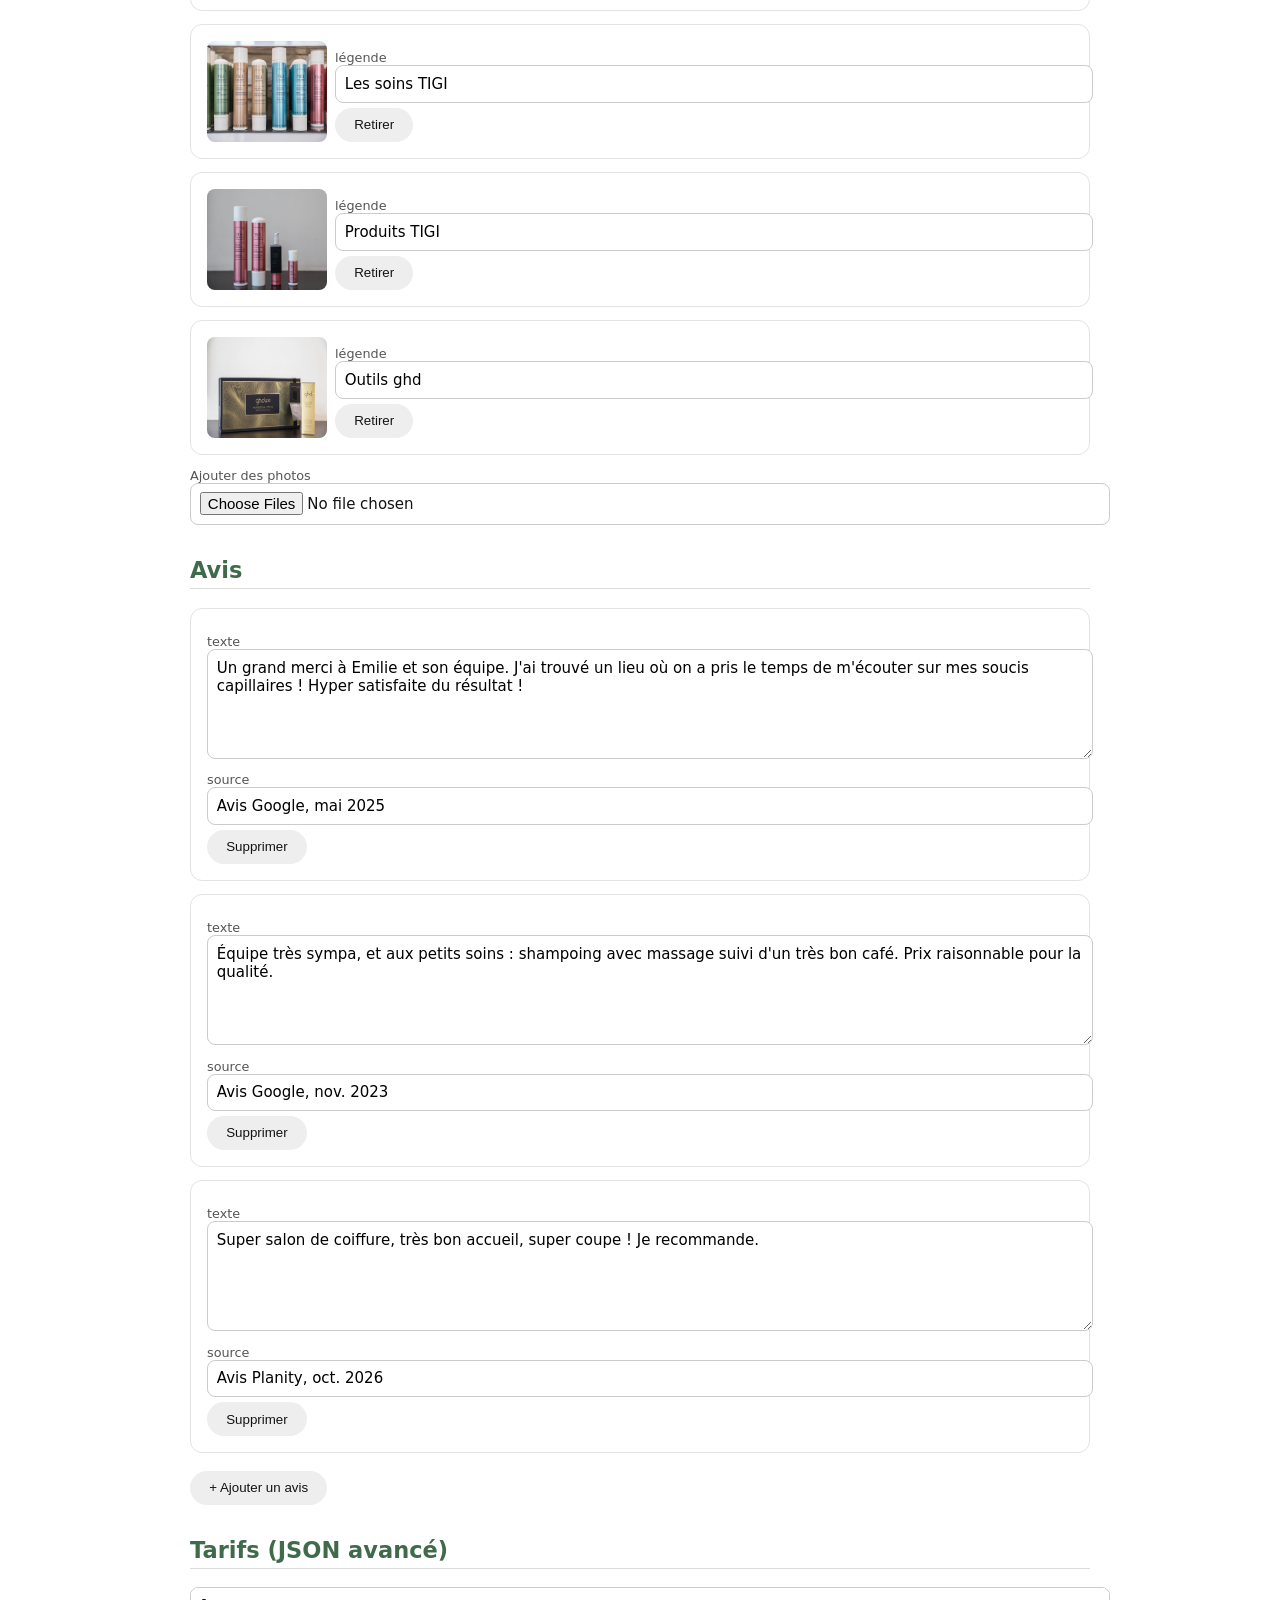
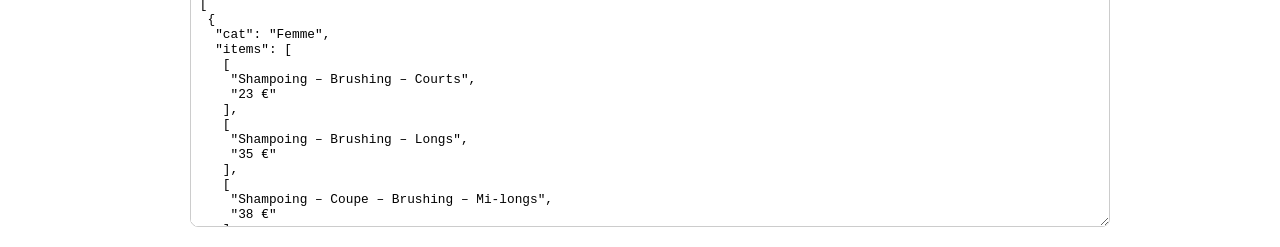
==== commit cca44331: "Audit: visite Google 360 après le hero, photos équipe, plantes animées, carte OSM, adresse 73, cache" ====
--- a/admin/index.html
+++ b/admin/index.html
@@ -9,8 +9,10 @@
 <div class="row"><div><label>Dépôt</label><input id="repo" value="Sayler991/Secret_de_Lame_site"></div><div><label>Jeton</label><input id="tok" type="password"></div></div><button onclick="saveCfg()">Enregistrer</button></div>
 <div class="bar"><button class="g" onclick="publish()">Publier les modifications</button><button class="l" onclick="dl()">Télécharger content.json</button> <span id="msg"></span></div>
 <h2>Salon</h2><div id="salon"></div>
-<h2>Visite 360°</h2><p>Pour chaque espace, envoyez une photo 360° <b>équirectangulaire</b> (format 2:1, ex. 5760×2880, export « 360 » de l'Insta360). Les flèches de navigation se règlent avec yaw (gauche/droite, −180 à 180) et pitch (haut/bas).</p><div id="scenes"></div><button class="l" onclick="addScene()">+ Ajouter un espace</button>
-<h2>L'équipe</h2><div id="equipe"></div><button class="l" onclick="D.equipe.push({nom:'',role:'',photo:''});render()">+ Ajouter une personne</button>
+<h2>Visite Google 360° (Street View)</h2><p>Identifiants de panoramas Google (valeur après « !1s » dans l'URL Google Maps).</p><div id="gpanos"></div><button class="l" onclick="(D.visite.google=D.visite.google||[]).push({titre:'',pano:''});render()">+ Ajouter un panorama Google</button>
+<h2>Vos propres photos 360° (Pannellum)</h2><p>Les espaces ci-dessous s'affichent sur le site dès qu'une photo 360° est envoyée.</p><p>Pour chaque espace, envoyez une photo 360° <b>équirectangulaire</b> (format 2:1, ex. 5760×2880, export « 360 » de l'Insta360). Les flèches de navigation se règlent avec yaw (gauche/droite, −180 à 180) et pitch (haut/bas).</p><div id="scenes"></div><button class="l" onclick="addScene()">+ Ajouter un espace</button>
+<h2>L'équipe — photos de groupe</h2><div id="tphotos"></div><input type="file" accept="image/*" multiple onchange="[...this.files].forEach(fl=>{const p='img/'+slug(fl.name);uploads[p]=fl;(D.equipe_photos=D.equipe_photos||[]).push({src:p,legende:''})});render()">
+<h2>L'équipe — membres</h2><div id="equipe"></div><button class="l" onclick="D.equipe.push({nom:'',role:'',photo:''});render()">+ Ajouter une personne</button>
 <h2>Galerie</h2><div id="galerie"></div><label>Ajouter des photos</label><input type="file" accept="image/*" multiple onchange="addGal(this)">
 <h2>Avis</h2><div id="avis"></div><button class="l" onclick="D.avis.push({texte:'',source:''});render()">+ Ajouter un avis</button>
 <h2>Tarifs (JSON avancé)</h2><textarea id="tarifs" style="min-height:220px;font-family:monospace;font-size:.8rem"></textarea>
@@ -29,6 +31,8 @@
 $('equipe').innerHTML=D.equipe.map((m,i)=>`<div class="card"><div class="row"><div>${inp(`equipe.${i}.nom`,'nom',m.nom)}</div><div>${inp(`equipe.${i}.role`,'rôle',m.role)}</div></div>${inp(`equipe.${i}.photo`,'photo (chemin)',m.photo)}${file(`equipe.${i}.photo`,'envoyer une photo')}<button class="l" onclick="D.equipe.splice(${i},1);render()">Supprimer</button></div>`).join('');
 $('galerie').innerHTML=D.galerie.map((g,i)=>`<div class="card row"><img src="../${g.src}" style="max-width:120px;flex:none;border-radius:8px"><div>${inp(`galerie.${i}.legende`,'légende',g.legende)}<button class="l" onclick="D.galerie.splice(${i},1);render()">Retirer</button></div></div>`).join('');
 $('avis').innerHTML=D.avis.map((a,i)=>`<div class="card">${inp(`avis.${i}.texte`,'texte',a.texte,1)}${inp(`avis.${i}.source`,'source',a.source)}<button class="l" onclick="D.avis.splice(${i},1);render()">Supprimer</button></div>`).join('');
+$('gpanos').innerHTML=(D.visite.google||[]).map((g,i)=>`<div class="card row"><div>${inp(`visite.google.${i}.titre`,'titre',g.titre)}</div><div>${inp(`visite.google.${i}.pano`,'identifiant panorama',g.pano)}</div><button class="l" onclick="D.visite.google.splice(${i},1);render()">×</button></div>`).join('')+inp('visite.credit','crédit',D.visite.credit);
+$('tphotos').innerHTML=(D.equipe_photos||[]).map((g,i)=>`<div class="card row"><img src="../${g.src}" style="max-width:120px;flex:none;border-radius:8px"><div>${inp(`equipe_photos.${i}.legende`,'légende',g.legende)}<button class="l" onclick="D.equipe_photos.splice(${i},1);render()">Retirer</button></div></div>`).join('');
 $('tarifs').value=JSON.stringify(D.tarifs,null,1);}
 function setP(p,v){const k=p.split('.');let o=D;k.slice(0,-1).forEach(x=>o=o[x]);const last=k.at(-1);o[last]=(last=='yaw'||last=='pitch')?+v:v}
 document.addEventListener('input',e=>{if(e.target.dataset.p)setP(e.target.dataset.p,e.target.value);if(e.target.id=='tarifs')try{D.tarifs=JSON.parse(e.target.value)}catch{}});
